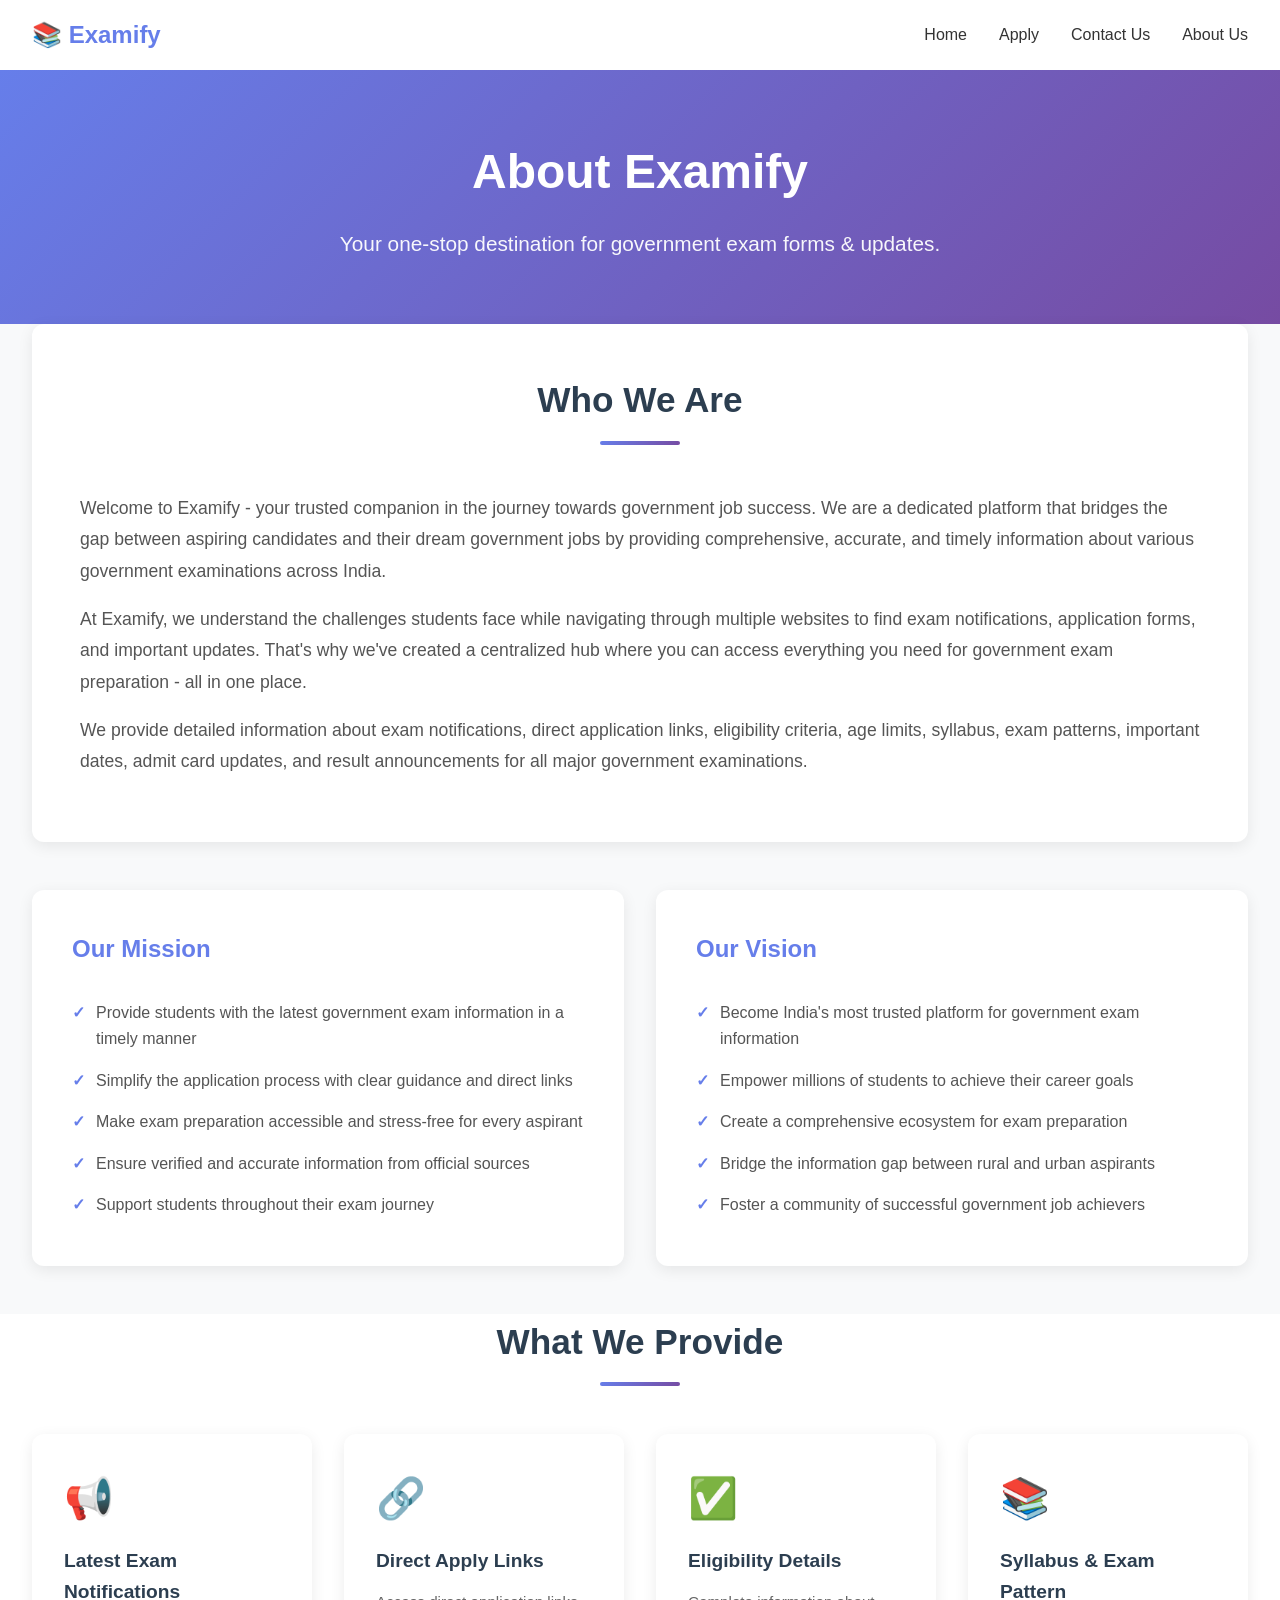
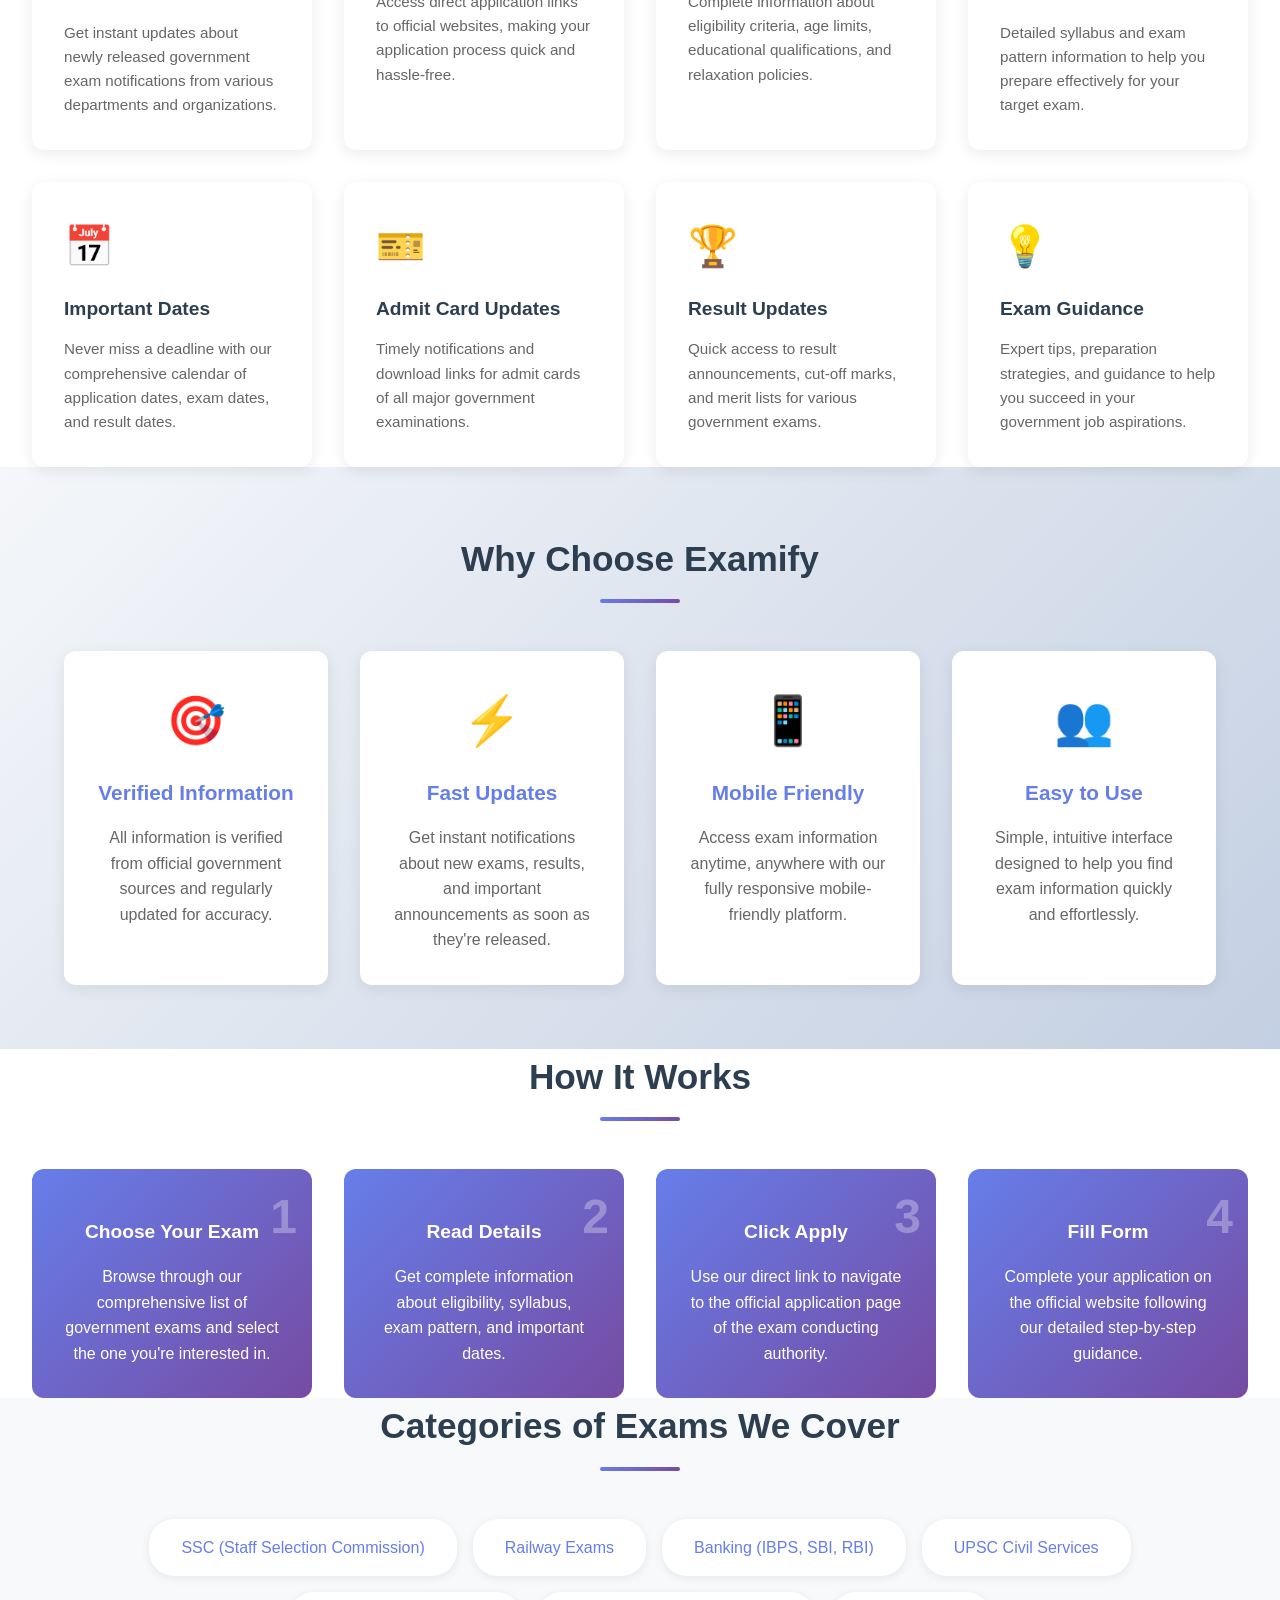
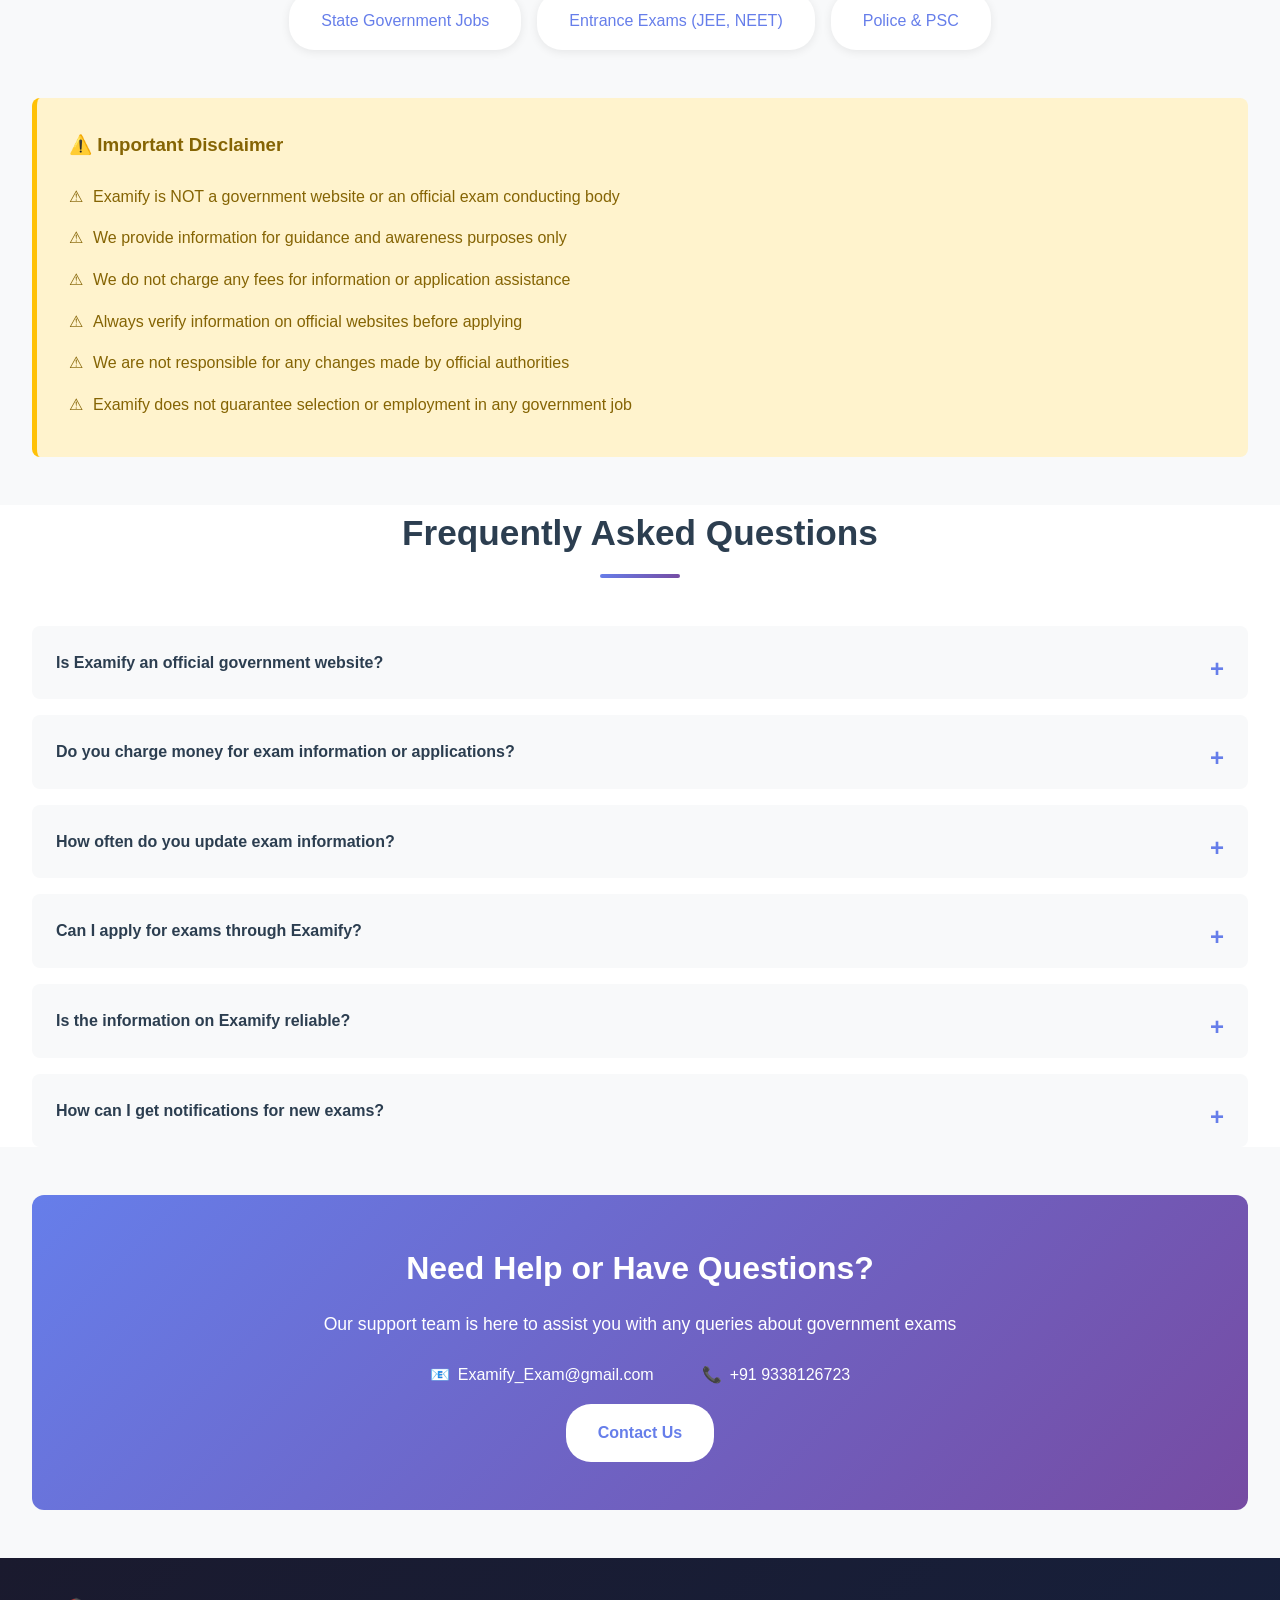
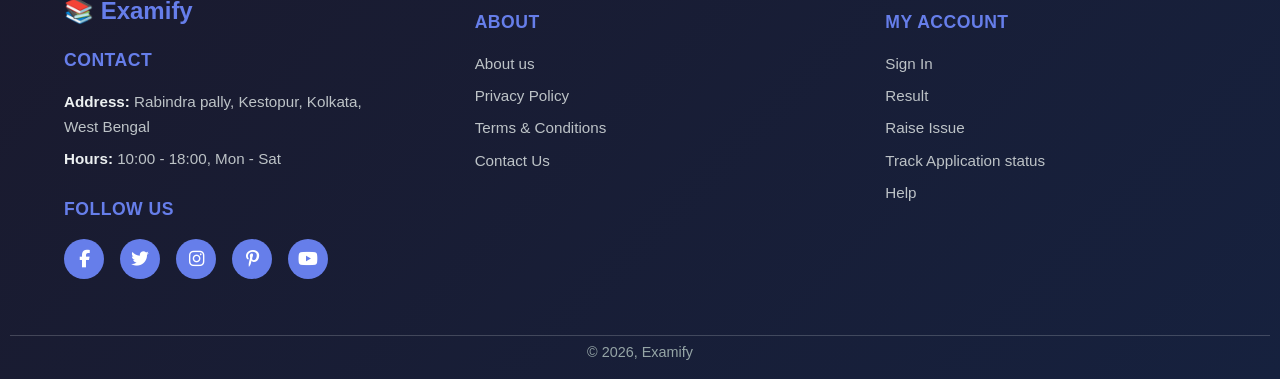
==== aboutus.html @ 57ce85dd "Added project files" ====
<!DOCTYPE html>
<html lang="en">

<head>
    <meta charset="UTF-8">
    <meta name="viewport" content="width=device-width, initial-scale=1.0">
    <link rel="stylesheet" href="aboutus.css">
    <link rel="stylesheet" href="https://cdnjs.cloudflare.com/ajax/libs/font-awesome/6.7.2/css/all.min.css">

    <title>About Us - Examify</title>
</head>

<body>
        <div class="header">
        <div class="logo">📚 Examify</div>
        <div class="nav">
            <a href="home.html"> Home</a>
            <a href="apply.html">Apply</a>
            <a href="contact.html"> Contact Us</a>
            <a href="aboutus.html">About Us</a>
        </div>
    </div>

    <section class="hero">
        <h1>About Examify</h1>
        <p>Your one-stop destination for government exam forms & updates.</p>
    </section>

    <section>
        <div class="container">
            <div class="intro-section">
                <h2 class="section-title">Who We Are</h2>
                <p>Welcome to Examify - your trusted companion in the journey towards government job success. We are a
                    dedicated platform that bridges the gap between aspiring candidates and their dream government jobs
                    by providing comprehensive, accurate, and timely information about various government examinations
                    across India.</p>
                <p>At Examify, we understand the challenges students face while navigating through multiple websites to
                    find exam notifications, application forms, and important updates. That's why we've created a
                    centralized hub where you can access everything you need for government exam preparation - all in
                    one place.</p>
                <p>We provide detailed information about exam notifications, direct application links, eligibility
                    criteria, age limits, syllabus, exam patterns, important dates, admit card updates, and result
                    announcements for all major government examinations.</p>
            </div>

            <div class="mission-vision">
                <div class="mission-card">
                    <h3>Our Mission</h3>
                    <ul>
                        <li>Provide students with the latest government exam information in a timely manner</li>
                        <li>Simplify the application process with clear guidance and direct links</li>
                        <li>Make exam preparation accessible and stress-free for every aspirant</li>
                        <li>Ensure verified and accurate information from official sources</li>
                        <li>Support students throughout their exam journey</li>
                    </ul>
                </div>

                <div class="vision-card">
                    <h3>Our Vision</h3>
                    <ul>
                        <li>Become India's most trusted platform for government exam information</li>
                        <li>Empower millions of students to achieve their career goals</li>
                        <li>Create a comprehensive ecosystem for exam preparation</li>
                        <li>Bridge the information gap between rural and urban aspirants</li>
                        <li>Foster a community of successful government job achievers</li>
                    </ul>
                </div>
            </div>
        </div>
    </section>

    <section style="background: white;">
        <div class="container">
            <h2 class="section-title">What We Provide</h2>
            <div class="services-grid">
                <div class="service-card">
                    <div class="service-icon">📢</div>
                    <h3>Latest Exam Notifications</h3>
                    <p>Get instant updates about newly released government exam notifications from various departments
                        and organizations.</p>
                </div>

                <div class="service-card">
                    <div class="service-icon">🔗</div>
                    <h3>Direct Apply Links</h3>
                    <p>Access direct application links to official websites, making your application process quick and
                        hassle-free.</p>
                </div>

                <div class="service-card">
                    <div class="service-icon">✅</div>
                    <h3>Eligibility Details</h3>
                    <p>Complete information about eligibility criteria, age limits, educational qualifications, and
                        relaxation policies.</p>
                </div>

                <div class="service-card">
                    <div class="service-icon">📚</div>
                    <h3>Syllabus & Exam Pattern</h3>
                    <p>Detailed syllabus and exam pattern information to help you prepare effectively for your target
                        exam.</p>
                </div>

                <div class="service-card">
                    <div class="service-icon">📅</div>
                    <h3>Important Dates</h3>
                    <p>Never miss a deadline with our comprehensive calendar of application dates, exam dates, and
                        result dates.</p>
                </div>

                <div class="service-card">
                    <div class="service-icon">🎫</div>
                    <h3>Admit Card Updates</h3>
                    <p>Timely notifications and download links for admit cards of all major government examinations.</p>
                </div>

                <div class="service-card">
                    <div class="service-icon">🏆</div>
                    <h3>Result Updates</h3>
                    <p>Quick access to result announcements, cut-off marks, and merit lists for various government
                        exams.</p>
                </div>

                <div class="service-card">
                    <div class="service-icon">💡</div>
                    <h3>Exam Guidance</h3>
                    <p>Expert tips, preparation strategies, and guidance to help you succeed in your government job
                        aspirations.</p>
                </div>
            </div>
        </div>
    </section>

    <section class="why-choose">
        <div class="container">
            <h2 class="section-title">Why Choose Examify</h2>
            <div class="features-grid">
                <div class="feature-box">
                    <div style="font-size: 3rem;">🎯</div>
                    <h4>Verified Information</h4>
                    <p>All information is verified from official government sources and regularly updated for accuracy.
                    </p>
                </div>

                <div class="feature-box">
                    <div style="font-size: 3rem;">⚡</div>
                    <h4>Fast Updates</h4>
                    <p>Get instant notifications about new exams, results, and important announcements as soon as
                        they're released.</p>
                </div>

                <div class="feature-box">
                    <div style="font-size: 3rem;">📱</div>
                    <h4>Mobile Friendly</h4>
                    <p>Access exam information anytime, anywhere with our fully responsive mobile-friendly platform.</p>
                </div>

                <div class="feature-box">
                    <div style="font-size: 3rem;">👥</div>
                    <h4>Easy to Use</h4>
                    <p>Simple, intuitive interface designed to help you find exam information quickly and effortlessly.
                    </p>
                </div>
            </div>
        </div>
    </section>

    <section class="how-it-works">
        <div class="container">
            <h2 class="section-title">How It Works</h2>
            <div class="steps-container">
                <div class="step-card">
                    <div class="step-number">1</div>
                    <h4>Choose Your Exam</h4>
                    <p>Browse through our comprehensive list of government exams and select the one you're interested
                        in.</p>
                </div>

                <div class="step-card">
                    <div class="step-number">2</div>
                    <h4>Read Details</h4>
                    <p>Get complete information about eligibility, syllabus, exam pattern, and important dates.</p>
                </div>

                <div class="step-card">
                    <div class="step-number">3</div>
                    <h4>Click Apply</h4>
                    <p>Use our direct link to navigate to the official application page of the exam conducting
                        authority.</p>
                </div>

                <div class="step-card">
                    <div class="step-number">4</div>
                    <h4>Fill Form</h4>
                    <p>Complete your application on the official website following our detailed step-by-step guidance.
                    </p>
                </div>
            </div>
        </div>
    </section>

    <section class="categories-section">
        <div class="container">
            <h2 class="section-title">Categories of Exams We Cover</h2>
            <div class="categories-grid">
                <div class="category-tag">SSC (Staff Selection Commission)</div>
                <div class="category-tag">Railway Exams</div>
                <div class="category-tag">Banking (IBPS, SBI, RBI)</div>
                <div class="category-tag">UPSC Civil Services</div>
                <div class="category-tag">State Government Jobs</div>
                <div class="category-tag">Entrance Exams (JEE, NEET)</div>
                <div class="category-tag">Police & PSC</div>
            </div>
        </div>
    </section>

    <section>
        <div class="container">
            <div class="disclaimer">
                <h3>⚠️ Important Disclaimer</h3>
                <ul>
                    <li>Examify is NOT a government website or an official exam conducting body</li>
                    <li>We provide information for guidance and awareness purposes only</li>
                    <li>We do not charge any fees for information or application assistance</li>
                    <li>Always verify information on official websites before applying</li>
                    <li>We are not responsible for any changes made by official authorities</li>
                    <li>Examify does not guarantee selection or employment in any government job</li>
                </ul>
            </div>
        </div>
    </section>

    <section class="faq-section">
        <div class="container">
            <h2 class="section-title">Frequently Asked Questions</h2>

            <div class="faq-item">
                <div class="faq-question">Is Examify an official government website?</div>
                <div class="faq-answer">No, Examify is not a government website. We are an independent information
                    portal that provides guidance about various government exams. You can also fill out exam forms
                    through Examify. Our website is officially partnered with government websites.</div>
            </div>

            <div class="faq-item">
                <div class="faq-question">Do you charge money for exam information or applications?</div>
                <div class="faq-answer">No, Examify is completely free to use. We do not charge any fees for providing
                    exam information, notifications, or guidance. However, application fees (if any) are as per the
                    official exam conducting authority.</div>
            </div>

            <div class="faq-item">
                <div class="faq-question">How often do you update exam information?</div>
                <div class="faq-answer">We update our platform multiple times daily to ensure you get the latest
                    information as soon as it's released by official authorities. Our team continuously monitors
                    official websites for new notifications and updates.</div>
            </div>

            <div class="faq-item">
                <div class="faq-question">Can I apply for exams through Examify?</div>
                <div class="faq-answer">You can also fill out exam forms through Examify. Our website is officially
                    partnered with government website.</div>
            </div>

            <div class="faq-item">
                <div class="faq-question">Is the information on Examify reliable?</div>
                <div class="faq-answer">Yes, we verify all information from official government sources before
                    publishing. However, we always recommend cross-checking important details on the official website
                    before making any decisions.</div>
            </div>

            <div class="faq-item">
                <div class="faq-question">How can I get notifications for new exams?</div>
                <div class="faq-answer">You can bookmark our website and visit regularly for updates. We also recommend
                    following us on social media for instant notifications about new exam announcements.</div>
            </div>
        </div>
    </section>

    <section>
        <div class="container">
            <div class="contact-cta">
                <h3>Need Help or Have Questions?</h3>
                <p>Our support team is here to assist you with any queries about government exams</p>
                <div class="contact-info">
                    <div class="contact-item">
                        <span>📧</span>
                        <span>Examify_Exam@gmail.com</span>
                    </div>
                    <div class="contact-item">
                        <span>📞</span>
                        <span>+91 9338126723</span>
                    </div>
                </div>
                <a href="contact.html" class="cta-button">Contact Us</a>
            </div>
        </div>
    </section>

    <footer>
        <div class="footer-container">
            <div class="col">
                <div class="logo">📚 Examify</div>
                <h4>Contact</h4>
                <p><strong>Address:</strong> Rabindra pally, Kestopur, Kolkata, West Bengal</p>
                <p><strong>Hours:</strong> 10:00 - 18:00, Mon - Sat</p>

                <div class="follow">
                    <h4>Follow Us</h4>
                    <div class="icon">
                        <i class="fab fa-facebook-f"></i>
                        <i class="fab fa-twitter"></i>
                        <i class="fab fa-instagram"></i>
                        <i class="fab fa-pinterest-p"></i>
                        <i class="fab fa-youtube"></i>
                    </div>
                </div>
            </div>

            <div class="col">
                <h4>About</h4>
                <a href="#">About us</a>
                <a href="#">Privacy Policy</a>
                <a href="#">Terms & Conditions</a>
                <a href="#">Contact Us</a>
            </div>

            <div class="col">
                <h4>My Account</h4>
                <a href="#">Sign In</a>
                <a href="#">Result</a>
                <a href="#">Raise Issue</a>
                <a href="#">Track Application status</a>
                <a href="#">Help</a>
            </div>
        </div>

        <div class="copyright">
            <p>© 2026, Examify</p>
        </div>
    </footer>

    <script>
        // FAQ Toggle
        document.querySelectorAll('.faq-question').forEach(question => {
            question.addEventListener('click', () => {
                const faqItem = question.parentElement;
                faqItem.classList.toggle('active');
            });
        });
    </script>
</body>

</html>
---- aboutus.css ----
* {
            margin: 0;
            padding: 0;
            box-sizing: border-box;
        }

        body {
            font-family: 'Segoe UI', Tahoma, Geneva, Verdana, sans-serif;
            line-height: 1.6;
            color: #333;
            background-color: #f8f9fa;
        }

        .header {
    background: white;
    padding: 1rem 2rem;
    box-shadow: 0 2px 10px rgba(0, 0, 0, 0.1);
    display: flex;
    justify-content: space-between;
    align-items: center;
}

.logo {
    font-size: 1.5rem;
    font-weight: bold;
    color: #667eea;
}

.nav {
    display: flex;
    gap: 2rem;
    align-items: center;
}

.nav a {
    color: #333;
    text-decoration: none;
    font-weight: 500;
    transition: color 0.3s;
}

.nav a:hover {
    color: #667eea;
}
        .hero {
            background: linear-gradient(135deg, #667eea 0%, #764ba2 100%);
            color: white;
            padding: 4rem 2rem;
            text-align: center;
        }

        .hero h1 {
            font-size: 3rem;
            margin-bottom: 1rem;
            animation: fadeInDown 0.8s;
        }

        .hero p {
            font-size: 1.3rem;
            opacity: 0.95;
            animation: fadeInUp 0.8s;
        }

        .container {
            /* max-width: 1200px; */
            width: 100%;
            margin: 0 auto;
            padding: 0 2rem;
            /* margin-bottom: 10px;
            margin-top: 10px; */
        }

        section {
            /* padding: 2px; */
        }

        .section-title {
            text-align: center;
            font-size: 2.2rem;
            color: #2c3e50;
            margin-bottom: 3rem;
            position: relative;
            padding-bottom: 1rem;
        }

        .section-title::after {
            content: '';
            position: absolute;
            bottom: 0;
            left: 50%;
            transform: translateX(-50%);
            width: 80px;
            height: 4px;
            background: linear-gradient(135deg, #667eea 0%, #764ba2 100%);
            border-radius: 2px;
        }

        .intro-section {
            background: white;
            border-radius: 12px;
            padding: 3rem;
            box-shadow: 0 4px 15px rgba(0, 0, 0, 0.08);
            margin-bottom: 3rem;
        }

        .intro-section p {
            font-size: 1.1rem;
            line-height: 1.8;
            color: #555;
            margin-bottom: 1rem;
        }

        .mission-vision {
            display: grid;
            grid-template-columns: 1fr 1fr;
            gap: 2rem;
            margin-bottom: 3rem;
        }

        .mission-card,
        .vision-card {
            background: white;
            padding: 2.5rem;
            border-radius: 12px;
            box-shadow: 0 4px 15px rgba(0, 0, 0, 0.08);
        }

        .mission-card h3,
        .vision-card h3 {
            color: #667eea;
            font-size: 1.5rem;
            margin-bottom: 1.5rem;
        }

        .mission-card ul,
        .vision-card ul {
            list-style: none;
        }

        .mission-card li,
        .vision-card li {
            padding: 0.5rem 0;
            padding-left: 1.5rem;
            position: relative;
            color: #555;
        }

        .mission-card li::before,
        .vision-card li::before {
            content: '✓';
            position: absolute;
            left: 0;
            color: #667eea;
            font-weight: bold;
        }

        .services-grid {
            display: grid;
            grid-template-columns: repeat(auto-fit, minmax(280px, 1fr));
            gap: 2rem;
            margin-top: 2rem;
        }

        .service-card {
            background: white;
            padding: 2rem;
            border-radius: 12px;
            box-shadow: 0 4px 15px rgba(0, 0, 0, 0.08);
            transition: transform 0.3s, box-shadow 0.3s;
        }

        .service-card:hover {
            transform: translateY(-5px);
            box-shadow: 0 8px 25px rgba(0, 0, 0, 0.12);
        }

        .service-icon {
            font-size: 2.5rem;
            margin-bottom: 1rem;
        }

        .service-card h3 {
            color: #2c3e50;
            margin-bottom: 0.8rem;
            font-size: 1.2rem;
        }

        .service-card p {
            color: #666;
            font-size: 0.95rem;
        }

        .why-choose {
            background: linear-gradient(135deg, #f5f7fa 0%, #c3cfe2 100%);
            padding: 4rem 2rem;
        }

        .features-grid {
            display: grid;
            grid-template-columns: repeat(auto-fit, minmax(250px, 1fr));
            gap: 2rem;
            margin-top: 2rem;
        }

        .feature-box {
            background: white;
            padding: 2rem;
            border-radius: 12px;
            text-align: center;
            box-shadow: 0 4px 15px rgba(0, 0, 0, 0.08);
        }

        .feature-box h4 {
            color: #667eea;
            margin: 1rem 0;
            font-size: 1.3rem;
        }

        .feature-box p {
            color: #666;
        }

        .how-it-works {
            background: white;
        }

        .steps-container {
            display: grid;
            grid-template-columns: repeat(auto-fit, minmax(220px, 1fr));
            gap: 2rem;
            margin-top: 2rem;
        }

        .step-card {
            background: linear-gradient(135deg, #667eea 0%, #764ba2 100%);
            color: white;
            padding: 2rem;
            border-radius: 12px;
            text-align: center;
            position: relative;
        }

        .step-number {
            font-size: 3rem;
            font-weight: bold;
            opacity: 0.3;
            position: absolute;
            top: 10px;
            right: 15px;
        }

        .step-card h4 {
            margin: 1rem 0;
            font-size: 1.2rem;
        }

        .categories-section {
            background: #f8f9fa;
        }

        .categories-grid {
            display: flex;
            flex-wrap: wrap;
            gap: 1rem;
            justify-content: center;
            margin-top: 2rem;
        }

        .category-tag {
            background: white;
            padding: 1rem 2rem;
            border-radius: 25px;
            box-shadow: 0 2px 10px rgba(0, 0, 0, 0.08);
            font-weight: 500;
            color: #667eea;
            transition: all 0.3s;
        }

        .category-tag:hover {
            background: linear-gradient(135deg, #667eea 0%, #764ba2 100%);
            color: white;
            transform: scale(1.05);
        }

        .disclaimer {
            background: #fff3cd;
            border-left: 5px solid #ffc107;
            padding: 2rem;
            border-radius: 8px;
            margin: 3rem 0;
        }

        .disclaimer h3 {
            color: #856404;
            margin-bottom: 1rem;
        }

        .disclaimer ul {
            list-style: none;
            color: #856404;
        }

        .disclaimer li {
            padding: 0.5rem 0;
            padding-left: 1.5rem;
            position: relative;
        }

        .disclaimer li::before {
            content: '⚠';
            position: absolute;
            left: 0;
        }

        .faq-section {
            background: white;
        }

        .faq-item {
            background: #f8f9fa;
            margin-bottom: 1rem;
            border-radius: 8px;
            overflow: hidden;
        }

        .faq-question {
            padding: 1.5rem;
            font-weight: 600;
            color: #2c3e50;
            cursor: pointer;
            position: relative;
            transition: background 0.3s;
        }

        .faq-question:hover {
            background: #e9ecef;
        }

        .faq-question::after {
            content: '+';
            position: absolute;
            right: 1.5rem;
            font-size: 1.5rem;
            color: #667eea;
        }

        .faq-answer {
            padding: 0 1.5rem 1.5rem;
            color: #666;
            display: none;
        }

        .faq-item.active .faq-answer {
            display: block;
        }

        .faq-item.active .faq-question::after {
            content: '−';
        }

        .contact-cta {
            background: linear-gradient(135deg, #667eea 0%, #764ba2 100%);
            color: rgb(255, 255, 255);
            padding: 3rem;
            border-radius: 12px;
            text-align: center;
            margin: 3rem 0;
        }

        .contact-cta h3 {
            font-size: 2rem;
            margin-bottom: 1rem;
        }

        .contact-cta p {
            font-size: 1.1rem;
            margin-bottom: 1.5rem;
        }

        .contact-info {
            display: flex;
            justify-content: center;
            gap: 3rem;
            flex-wrap: wrap;
        }

        .contact-item {
            display: flex;
            align-items: center;
            gap: 0.5rem;
        }

        .cta-button {
            display: inline-block;
            background: white;
            color: #667eea;
            padding: 1rem 2rem;
            border-radius: 25px;
            text-decoration: none;
            font-weight: 600;
            margin-top: 1rem;
            transition: transform 0.3s;
        }

        .cta-button:hover {
            transform: scale(1.05);
        }

        @keyframes fadeInDown {
            from {
                opacity: 0;
                transform: translateY(-30px);
            }

            to {
                opacity: 1;
                transform: translateY(0);
            }
        }

        @keyframes fadeInUp {
            from {
                opacity: 0;
                transform: translateY(30px);
            }

            to {
                opacity: 1;
                transform: translateY(0);
            }
        }

        @media (max-width: 768px) {
            .hero h1 {
                font-size: 2rem;
            }

            .hero p {
                font-size: 1rem;
            }

            .mission-vision {
                grid-template-columns: 1fr;
            }

            nav ul {
                gap: 1rem;
                font-size: 0.9rem;
            }

            .section-title {
                font-size: 1.8rem;
            }

            .contact-info {
                flex-direction: column;
                gap: 1rem;
            }
        }
        footer {
    background: linear-gradient(135deg, #1a1a2e 0%, #16213e 100%);
    color: #ecf0f1;
    width: 100%;
    padding: 10px;
    margin-top: 3rem;
}

.footer-container {
    display: grid;
    grid-template-columns: repeat(auto-fit, minmax(250px, 1fr));
    gap: 2rem;
    max-width: 1200px;
    margin: 0 auto 2rem;
}

.col {
    padding: 1.5rem;
}

.col img {
    max-width: 80px;
    margin-bottom: 1rem;
    filter: brightness(0) invert(1);
}

.col h4 {
    color: #667eea;
    font-size: 1.1rem;
    margin-bottom: 1rem;
    margin-top: 1rem;
    font-weight: 600;
    text-transform: uppercase;
    letter-spacing: 0.5px;
}

.col p {
    color: #bdc3c7;
    font-size: 0.95rem;
    line-height: 1.6;
    margin-bottom: 0.5rem;
}

.col strong {
    color: #ecf0f1;
}

.col a {
    display: block;
    color: #bdc3c7;
    text-decoration: none;
    margin: 0.5rem 0;
    transition: all 0.3s;
    font-size: 0.95rem;
}

.col a:hover {
    color: #667eea;
    padding-left: 0.5rem;
    transform: translateX(5px);
}

.follow {
    margin-top: 1.5rem;
}

.follow h4 {
    margin-top: 0;
    margin-bottom: 1rem;
}

.icon {
    display: flex;
    gap: 1rem;
    flex-wrap: wrap;
}

.icon i {
    width: 40px;
    height: 40px;
    background: #667eea;
    border-radius: 50%;
    display: flex;
    align-items: center;
    justify-content: center;
    color: white;
    font-size: 1.1rem;
    cursor: pointer;
    transition: all 0.3s;
}

.icon i:hover {
    background: #764ba2;
    transform: translateY(-3px);
    box-shadow: 0 5px 15px rgba(102, 126, 234, 0.4);
}


.row {
    display: flex;
    gap: 1rem;
    margin: 1rem 0;
    flex-wrap: wrap;
}

.copyright {
    border-top: 1px solid rgba(236, 240, 241, 0.2);
    padding: 5px;
    color: #95a5a6;
    font-size: 0.9rem;
    text-align: center;
    
    max-width: 100%;
    margin: 0;
}


.copyright p {
    margin: 0;
}
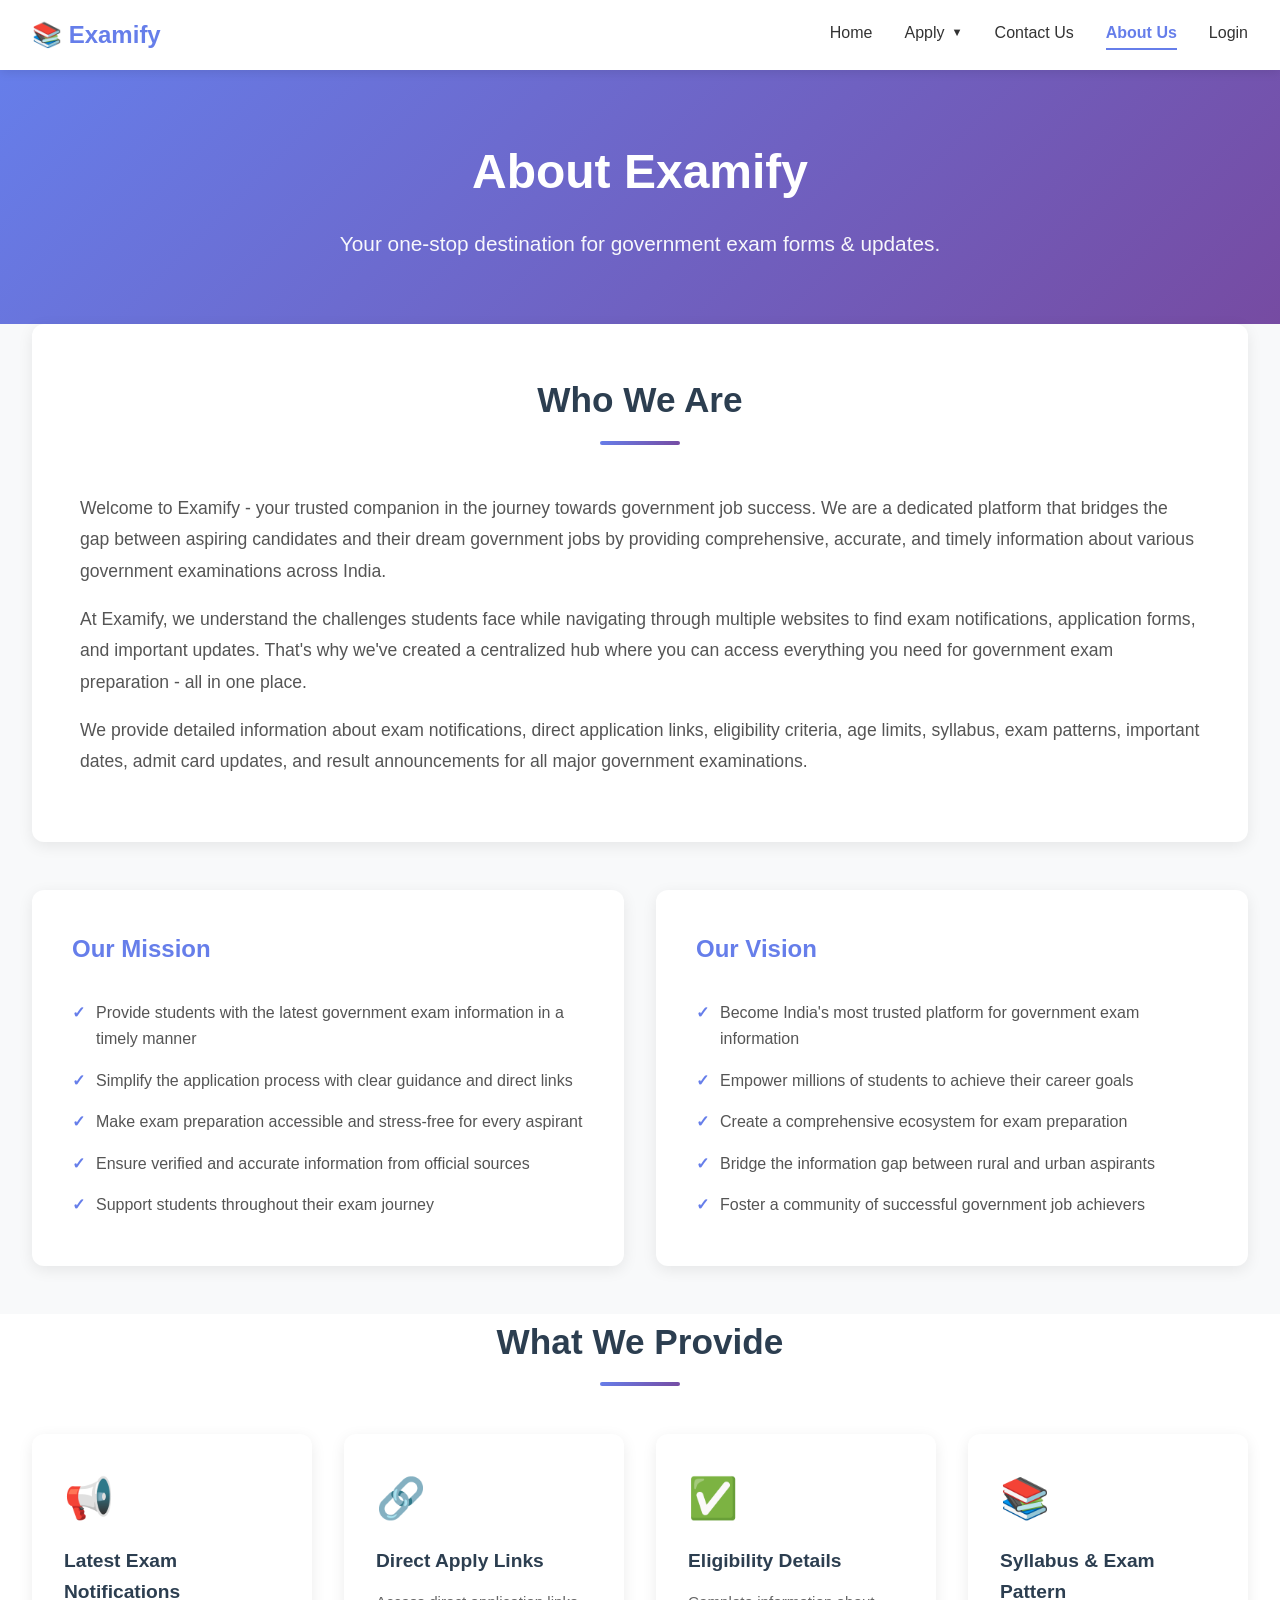
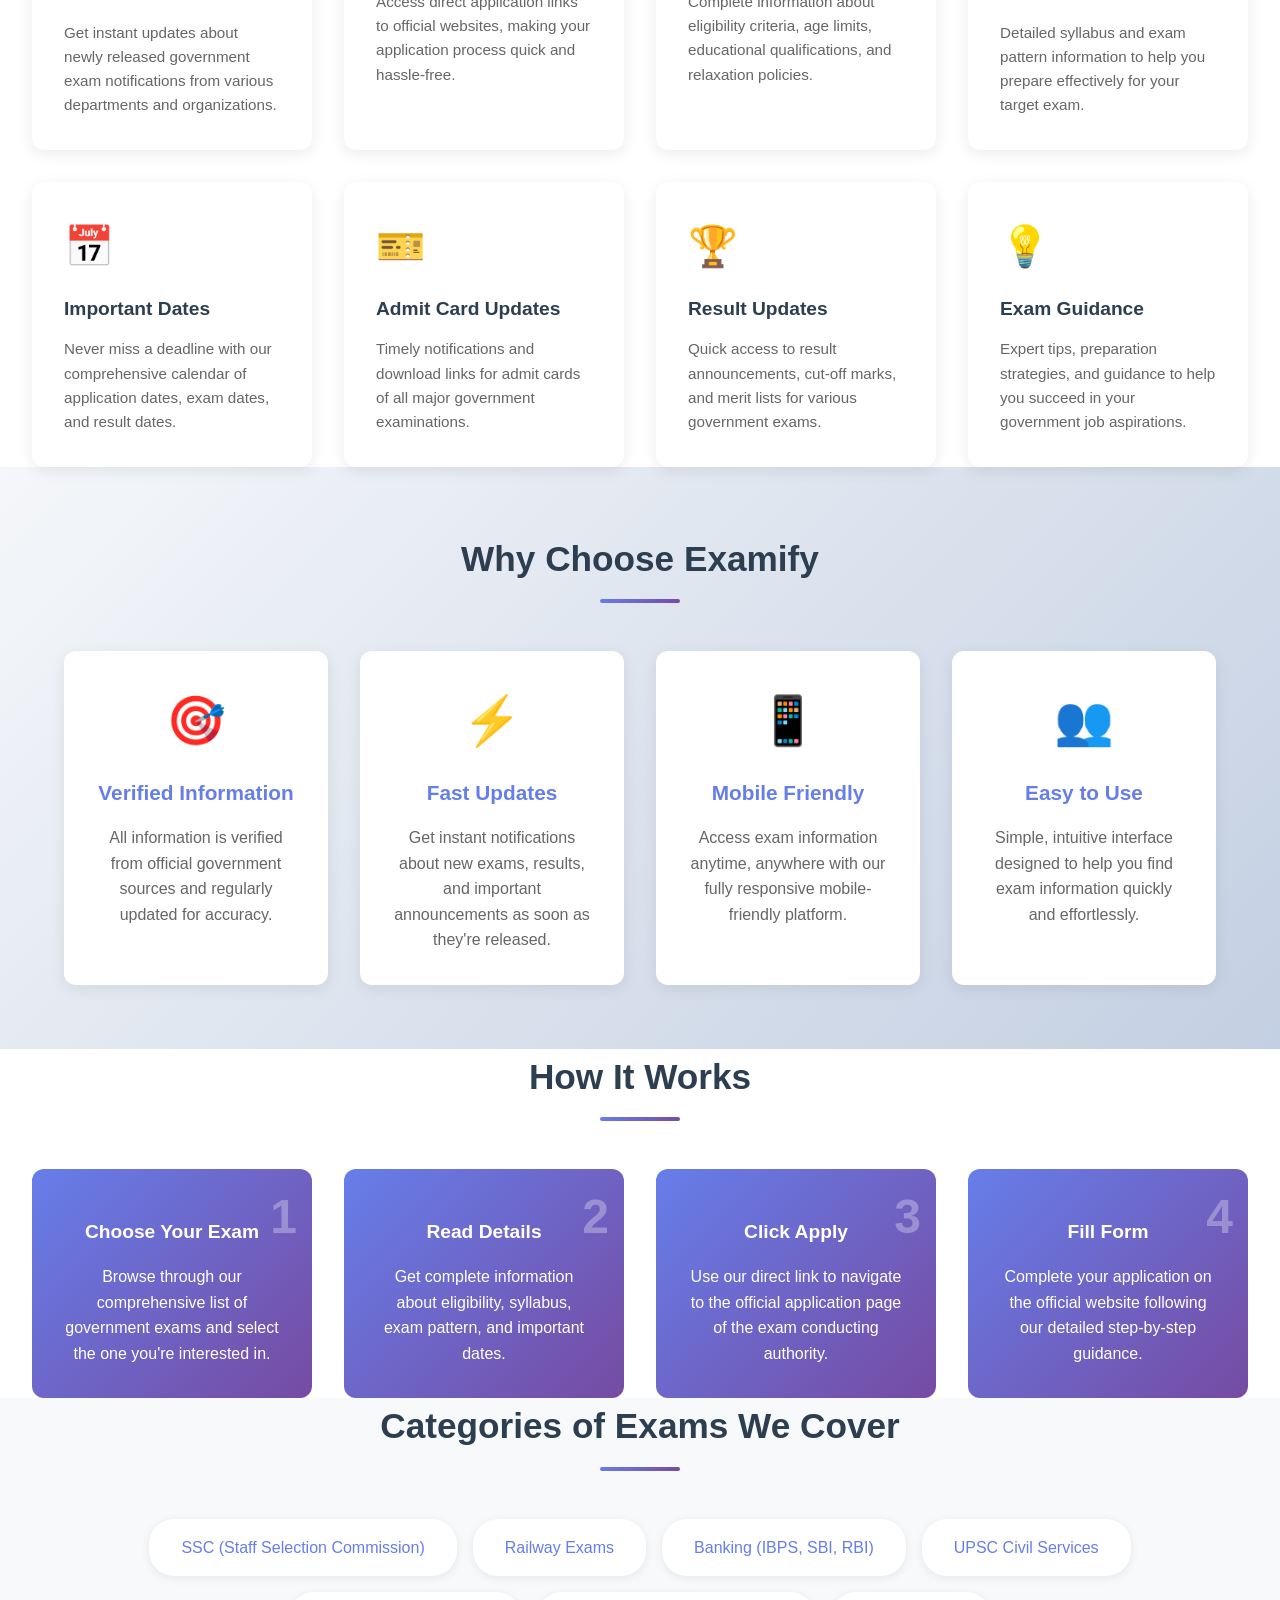
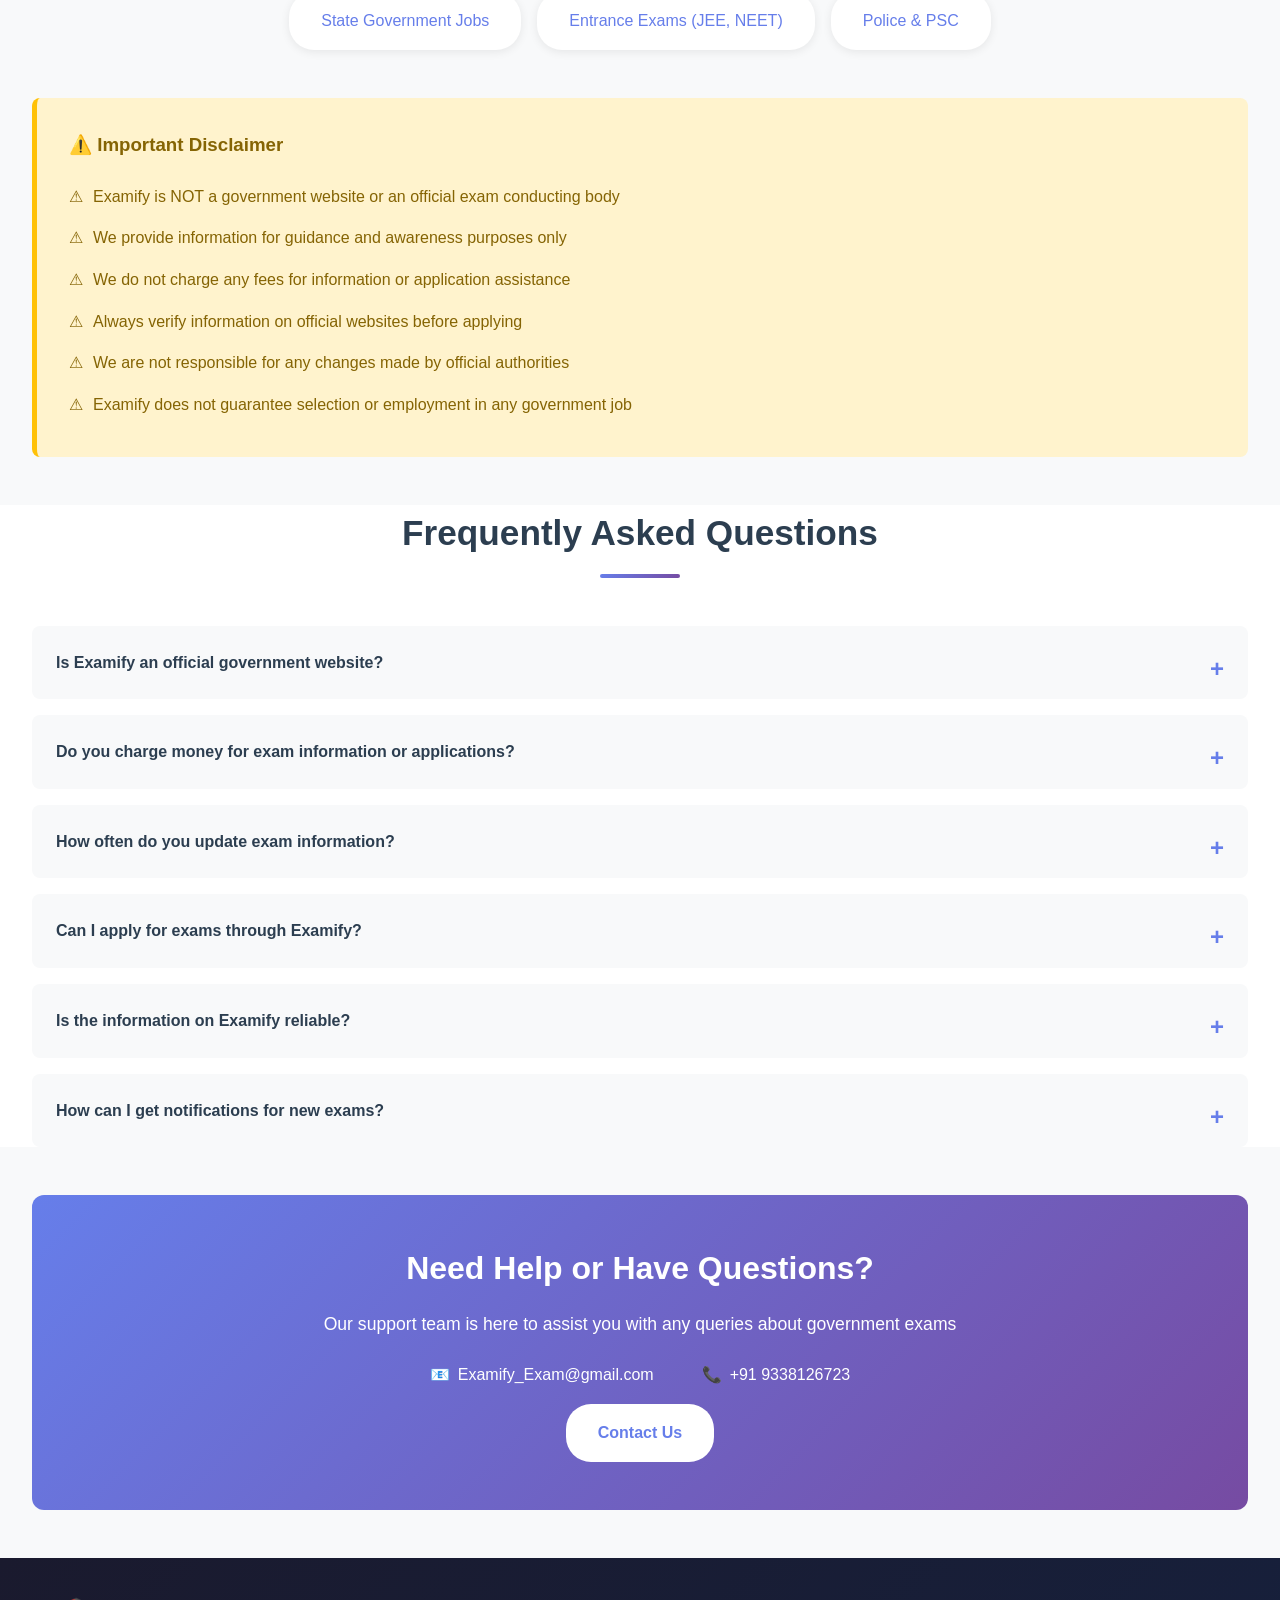
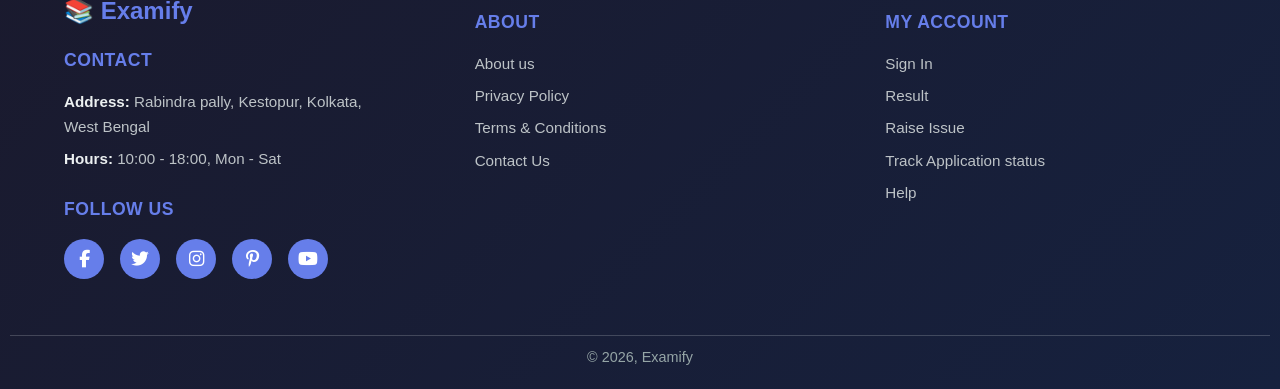
==== commit 273e0877: "Added new pages and updates" ====
--- a/aboutus.html
+++ b/aboutus.html
@@ -4,6 +4,7 @@
 <head>
     <meta charset="UTF-8">
     <meta name="viewport" content="width=device-width, initial-scale=1.0">
+    <link rel="stylesheet" href="shared.css">
     <link rel="stylesheet" href="aboutus.css">
     <link rel="stylesheet" href="https://cdnjs.cloudflare.com/ajax/libs/font-awesome/6.7.2/css/all.min.css">
 
@@ -12,14 +13,48 @@
 
 <body>
         <div class="header">
-        <div class="logo">📚 Examify</div>
-        <div class="nav">
-            <a href="home.html"> Home</a>
-            <a href="apply.html">Apply</a>
-            <a href="contact.html"> Contact Us</a>
-            <a href="aboutus.html">About Us</a>
-        </div>
+    <div class="logo">📚 Examify</div>
+    <div class="nav">
+        <a href="index.html">Home</a>
+        <div class="nav-dropdown">
+    <a href="#">Apply <span class="drop-arrow">▼</span></a>
+    <div class="dropdown-menu">
+        <a class="dropdown-item" href="apply.html">
+            <div class="drop-icon purple">📋</div>
+            <div class="drop-text">
+                <span class="drop-title">Apply for Examify</span>
+                <span class="drop-sub">Fill our online application form</span>
+            </div>
+        </a>
+        <div class="dropdown-divider"></div>
+        <a class="dropdown-item" href="govexams.html">
+            <div class="drop-icon green">🏛️</div>
+            <div class="drop-text">
+                <span class="drop-title">Government Exam Links</span>
+                <span class="drop-sub">Go to official exam websites</span>
+            </div>
+        </a>
     </div>
+</div>
+        <a href="contact.html">Contact Us</a>
+        <a href="aboutus.html">About Us</a>
+        <a href="login.html">Login</a>
+    </div>
+    <button class="hamburger" id="hamburger" onclick="toggleMenu()">
+        <span></span>
+        <span></span>
+        <span></span>
+    </button>
+</div>
+<nav class="mobile-nav" id="mobileNav">
+    <a href="index.html">Home</a>
+    <span class="mobile-apply-label">── Apply ──</span>
+<a href="apply.html" class="mobile-apply-sub">📋 Apply for Examify</a>
+<a href="govexams.html" class="mobile-apply-sub">🏛️ Government Exam Links</a>
+    <a href="contact.html">Contact Us</a>
+    <a href="aboutus.html">About Us</a>
+    <a href="login.html">Login</a>
+</nav>
 
     <section class="hero">
         <h1>About Examify</h1>
@@ -326,7 +361,7 @@
 
             <div class="col">
                 <h4>My Account</h4>
-                <a href="#">Sign In</a>
+                <a href="login.html">Sign In</a>
                 <a href="#">Result</a>
                 <a href="#">Raise Issue</a>
                 <a href="#">Track Application status</a>
@@ -339,15 +374,45 @@
         </div>
     </footer>
 
-    <script>
-        // FAQ Toggle
-        document.querySelectorAll('.faq-question').forEach(question => {
-            question.addEventListener('click', () => {
-                const faqItem = question.parentElement;
-                faqItem.classList.toggle('active');
-            });
+    <button class="back-to-top" id="backToTop" onclick="window.scrollTo({top:0,behavior:'smooth'})">↑</button>
+<div class="toast" id="toast"></div>
+
+<script>
+    // ── Hamburger menu ──
+    function toggleMenu() {
+        document.getElementById('hamburger').classList.toggle('open');
+        document.getElementById('mobileNav').classList.toggle('open');
+    }
+
+    // ── Active nav link ──
+    const links = document.querySelectorAll('.nav a, .mobile-nav a');
+    links.forEach(link => {
+        if (link.href === window.location.href) link.classList.add('active');
+    });
+
+    // ── Back to top ──
+    window.addEventListener('scroll', () => {
+        const btn = document.getElementById('backToTop');
+        if (window.scrollY > 300) btn.classList.add('visible');
+        else btn.classList.remove('visible');
+    });
+
+    // ── Toast ──
+    function showToast(message, type = '') {
+        const toast = document.getElementById('toast');
+        toast.textContent = message;
+        toast.className = 'toast show ' + type;
+        setTimeout(() => { toast.className = 'toast'; }, 3000);
+    }
+
+    // ── FAQ Toggle ──
+    document.querySelectorAll('.faq-question').forEach(question => {
+        question.addEventListener('click', () => {
+            const faqItem = question.parentElement;
+            faqItem.classList.toggle('active');
         });
-    </script>
+    });
+</script>
 </body>
 
 </html>
--- a/shared.css
+++ b/shared.css
@@ -0,0 +1,498 @@
+/* ============================================================
+   shared.css — Examify
+   Link this file in EVERY HTML page.
+   ============================================================ */
+
+
+/* ── 1. RESET ─────────────────────────────────────────────── */
+* {
+    margin: 0;
+    padding: 0;
+    box-sizing: border-box;
+}
+
+body {
+    font-family: 'Segoe UI', Tahoma, Geneva, Verdana, sans-serif;
+    line-height: 1.6;
+    color: #333;
+    background-color: #f5f5f5;
+}
+
+
+/* ── 2. HEADER ────────────────────────────────────────────── */
+.header {
+    background: white;
+    padding: 1rem 2rem;
+    box-shadow: 0 2px 10px rgba(0, 0, 0, 0.1);
+    display: flex;
+    justify-content: space-between;
+    align-items: center;
+    position: sticky;
+    top: 0;
+    z-index: 1000;
+}
+
+
+/* ── 3. LOGO ──────────────────────────────────────────────── */
+.logo {
+    font-size: 1.5rem;
+    font-weight: bold;
+    color: #667eea;
+    text-decoration: none;
+    cursor: pointer;
+}
+
+
+/* ── 4. NAV ───────────────────────────────────────────────── */
+.nav {
+    display: flex;
+    gap: 2rem;
+    align-items: center;
+}
+
+.nav a {
+    color: #333;
+    text-decoration: none;
+    font-weight: 500;
+    transition: color 0.3s;
+    position: relative;
+    padding-bottom: 4px;
+}
+
+.nav a::after {
+    content: '';
+    position: absolute;
+    bottom: 0;
+    left: 0;
+    width: 0;
+    height: 2px;
+    background: #667eea;
+    transition: width 0.3s ease;
+}
+
+.nav a:hover::after,
+.nav a.active::after {
+    width: 100%;
+}
+
+.nav a:hover {
+    color: #667eea;
+}
+
+.nav a.active {
+    color: #667eea;
+    font-weight: 700;
+}
+
+
+/* ── 5. APPLY DROPDOWN ────────────────────────────────────── */
+
+/* wrapper — this is the parent that holds the link + dropdown */
+.nav-dropdown {
+    position: relative;
+    display: flex;
+    align-items: center;
+}
+
+/* the Apply link inside the dropdown wrapper */
+.nav-dropdown > a {
+    color: #333;
+    text-decoration: none;
+    font-weight: 500;
+    transition: color 0.3s;
+    position: relative;
+    padding-bottom: 4px;
+    display: flex;
+    align-items: center;
+    gap: 5px;
+    cursor: pointer;
+}
+
+.nav-dropdown > a::after {
+    content: '';
+    position: absolute;
+    bottom: 0;
+    left: 0;
+    width: 0;
+    height: 2px;
+    background: #667eea;
+    transition: width 0.3s ease;
+}
+
+.nav-dropdown:hover > a {
+    color: #667eea;
+}
+
+.nav-dropdown:hover > a::after {
+    width: 100%;
+}
+
+/* small arrow icon next to Apply */
+.nav-dropdown > a .drop-arrow {
+    font-size: 0.7rem;
+    transition: transform 0.3s;
+    margin-left: 2px;
+}
+
+.nav-dropdown:hover > a .drop-arrow {
+    transform: rotate(180deg);
+}
+
+/* the dropdown menu box */
+.dropdown-menu {
+    position: absolute;
+    top: calc(100% + 14px);
+    left: 50%;
+    transform: translateX(-50%);
+    background: white;
+    border-radius: 12px;
+    box-shadow: 0 10px 40px rgba(0,0,0,0.15);
+    min-width: 240px;
+    padding: 0.5rem;
+    opacity: 0;
+    visibility: hidden;
+    transition: all 0.25s ease;
+    z-index: 2000;
+    pointer-events: none;
+}
+
+/* small triangle pointer above the box */
+.dropdown-menu::before {
+    content: '';
+    position: absolute;
+    top: -8px;
+    left: 50%;
+    transform: translateX(-50%);
+    border-left: 8px solid transparent;
+    border-right: 8px solid transparent;
+    border-bottom: 8px solid white;
+}
+
+/* show on hover */
+.nav-dropdown:hover .dropdown-menu {
+    opacity: 1;
+    visibility: visible;
+    pointer-events: all;
+    top: calc(100% + 8px);
+}
+
+/* each item inside the dropdown */
+.dropdown-item {
+    display: flex;
+    align-items: center;
+    gap: 12px;
+    padding: 0.85rem 1rem;
+    border-radius: 8px;
+    text-decoration: none;
+    transition: background 0.2s;
+    cursor: pointer;
+}
+
+.dropdown-item:hover {
+    background: #f0f2ff;
+}
+
+/* icon circle */
+.dropdown-item .drop-icon {
+    width: 38px;
+    height: 38px;
+    border-radius: 50%;
+    display: flex;
+    align-items: center;
+    justify-content: center;
+    font-size: 1.1rem;
+    flex-shrink: 0;
+}
+
+.drop-icon.purple {
+    background: #eeedfe;
+    color: #667eea;
+}
+
+.drop-icon.green {
+    background: #e1f5ee;
+    color: #1d9e75;
+}
+
+/* text inside each dropdown item */
+.dropdown-item .drop-text {
+    display: flex;
+    flex-direction: column;
+}
+
+.dropdown-item .drop-title {
+    font-size: 0.92rem;
+    font-weight: 600;
+    color: #2c3e50;
+    line-height: 1.3;
+}
+
+.dropdown-item .drop-sub {
+    font-size: 0.78rem;
+    color: #888;
+    margin-top: 1px;
+}
+
+/* divider line between the two items */
+.dropdown-divider {
+    height: 1px;
+    background: #f0f0f0;
+    margin: 0.3rem 0.5rem;
+}
+
+
+/* ── 6. HAMBURGER (mobile) ────────────────────────────────── */
+.hamburger {
+    display: none;
+    flex-direction: column;
+    gap: 5px;
+    cursor: pointer;
+    background: none;
+    border: none;
+    padding: 4px;
+}
+
+.hamburger span {
+    display: block;
+    width: 25px;
+    height: 2px;
+    background: #333;
+    border-radius: 2px;
+    transition: all 0.3s ease;
+}
+
+.hamburger.open span:nth-child(1) { transform: translateY(7px) rotate(45deg); }
+.hamburger.open span:nth-child(2) { opacity: 0; }
+.hamburger.open span:nth-child(3) { transform: translateY(-7px) rotate(-45deg); }
+
+
+/* ── 7. MOBILE NAV ────────────────────────────────────────── */
+.mobile-nav {
+    display: none;
+    flex-direction: column;
+    background: white;
+    padding: 1rem 2rem;
+    box-shadow: 0 4px 10px rgba(0,0,0,0.1);
+    border-top: 1px solid #eee;
+}
+
+.mobile-nav a {
+    color: #333;
+    text-decoration: none;
+    font-weight: 500;
+    padding: 0.75rem 0;
+    border-bottom: 1px solid #f0f0f0;
+    transition: color 0.3s;
+}
+
+.mobile-nav a:last-child { border-bottom: none; }
+
+.mobile-nav a:hover,
+.mobile-nav a.active { color: #667eea; }
+
+.mobile-nav.open { display: flex; }
+
+/* mobile apply sub-links */
+.mobile-nav .mobile-apply-sub {
+    padding-left: 1.2rem;
+    border-bottom: none;
+}
+
+.mobile-nav .mobile-apply-label {
+    color: #667eea;
+    font-weight: 700;
+    font-size: 0.85rem;
+    padding: 0.5rem 0 0.2rem;
+    border-bottom: none;
+    display: block;
+    pointer-events: none;
+}
+
+
+/* ── 8. FOOTER ────────────────────────────────────────────── */
+footer {
+    background: linear-gradient(135deg, #1a1a2e 0%, #16213e 100%);
+    color: #ecf0f1;
+    width: 100%;
+    padding: 10px;
+    margin-top: 3rem;
+}
+
+.footer-container {
+    display: grid;
+    grid-template-columns: repeat(auto-fit, minmax(250px, 1fr));
+    gap: 2rem;
+    max-width: 1200px;
+    margin: 0 auto 2rem;
+}
+
+.col { padding: 1.5rem; }
+
+.col h4 {
+    color: #667eea;
+    font-size: 1.1rem;
+    margin-bottom: 1rem;
+    margin-top: 1rem;
+    font-weight: 600;
+    text-transform: uppercase;
+    letter-spacing: 0.5px;
+}
+
+.col p {
+    color: #bdc3c7;
+    font-size: 0.95rem;
+    line-height: 1.6;
+    margin-bottom: 0.5rem;
+}
+
+.col strong { color: #ecf0f1; }
+
+.col a {
+    display: block;
+    color: #bdc3c7;
+    text-decoration: none;
+    margin: 0.5rem 0;
+    transition: all 0.3s;
+    font-size: 0.95rem;
+}
+
+.col a:hover {
+    color: #667eea;
+    padding-left: 0.5rem;
+}
+
+
+/* ── 9. SOCIAL ICONS ──────────────────────────────────────── */
+.follow { margin-top: 1.5rem; }
+.follow h4 { margin-top: 0; margin-bottom: 1rem; }
+
+.icon {
+    display: flex;
+    gap: 1rem;
+    flex-wrap: wrap;
+}
+
+.icon i {
+    width: 40px;
+    height: 40px;
+    background: #667eea;
+    border-radius: 50%;
+    display: flex;
+    align-items: center;
+    justify-content: center;
+    color: white;
+    font-size: 1.1rem;
+    cursor: pointer;
+    transition: all 0.3s;
+}
+
+.icon i:hover {
+    background: #764ba2;
+    transform: translateY(-3px);
+    box-shadow: 0 5px 15px rgba(102, 126, 234, 0.4);
+}
+
+
+/* ── 10. COPYRIGHT ────────────────────────────────────────── */
+.copyright {
+    border-top: 1px solid rgba(236, 240, 241, 0.2);
+    padding: 10px;
+    color: #95a5a6;
+    font-size: 0.9rem;
+    text-align: center;
+}
+
+.copyright p { margin: 0; }
+
+
+/* ── 11. TOAST ────────────────────────────────────────────── */
+.toast {
+    position: fixed;
+    bottom: 2rem;
+    right: 2rem;
+    background: #667eea;
+    color: white;
+    padding: 1rem 1.5rem;
+    border-radius: 8px;
+    font-size: 0.95rem;
+    box-shadow: 0 5px 20px rgba(0,0,0,0.2);
+    z-index: 9999;
+    opacity: 0;
+    transform: translateY(20px);
+    transition: all 0.4s ease;
+    pointer-events: none;
+    min-width: 250px;
+    text-align: center;
+}
+
+.toast.show    { opacity: 1; transform: translateY(0); }
+.toast.success { background: #27ae60; }
+.toast.error   { background: #e74c3c; }
+
+
+/* ── 12. UTILITY BUTTONS ──────────────────────────────────── */
+.btn {
+    padding: 0.5rem 1.5rem;
+    border: none;
+    border-radius: 5px;
+    cursor: pointer;
+    font-weight: 600;
+    transition: all 0.3s;
+    font-family: inherit;
+    font-size: 1rem;
+}
+
+.btn-primary {
+    background: linear-gradient(135deg, #667eea 0%, #764ba2 100%);
+    color: white;
+}
+
+.btn-outline {
+    background: transparent;
+    color: #667eea;
+    border: 2px solid #667eea;
+}
+
+.btn:hover {
+    transform: translateY(-2px);
+    box-shadow: 0 5px 15px rgba(0, 0, 0, 0.2);
+}
+
+
+/* ── 13. BACK TO TOP ──────────────────────────────────────── */
+.back-to-top {
+    position: fixed;
+    bottom: 2rem;
+    left: 2rem;
+    width: 44px;
+    height: 44px;
+    background: #667eea;
+    color: white;
+    border: none;
+    border-radius: 50%;
+    font-size: 1.2rem;
+    cursor: pointer;
+    display: none;
+    align-items: center;
+    justify-content: center;
+    box-shadow: 0 4px 15px rgba(102, 126, 234, 0.4);
+    transition: all 0.3s;
+    z-index: 999;
+}
+
+.back-to-top:hover   { background: #764ba2; transform: translateY(-3px); }
+.back-to-top.visible { display: flex; }
+
+
+/* ── 14. RESPONSIVE ───────────────────────────────────────── */
+@media (max-width: 768px) {
+    .nav        { display: none; }
+    .hamburger  { display: flex; }
+    .header     { padding: 1rem; }
+
+    .footer-container { grid-template-columns: 1fr; }
+    .col              { padding: 1rem; }
+
+    .back-to-top { bottom: 1rem; left: 1rem; }
+    .toast       { bottom: 1rem; right: 1rem; left: 1rem; text-align: center; }
+}
--- a/aboutus.css
+++ b/aboutus.css
@@ -11,37 +11,6 @@
             background-color: #f8f9fa;
         }
 
-        .header {
-    background: white;
-    padding: 1rem 2rem;
-    box-shadow: 0 2px 10px rgba(0, 0, 0, 0.1);
-    display: flex;
-    justify-content: space-between;
-    align-items: center;
-}
-
-.logo {
-    font-size: 1.5rem;
-    font-weight: bold;
-    color: #667eea;
-}
-
-.nav {
-    display: flex;
-    gap: 2rem;
-    align-items: center;
-}
-
-.nav a {
-    color: #333;
-    text-decoration: none;
-    font-weight: 500;
-    transition: color 0.3s;
-}
-
-.nav a:hover {
-    color: #667eea;
-}
         .hero {
             background: linear-gradient(135deg, #667eea 0%, #764ba2 100%);
             color: white;
@@ -457,25 +426,9 @@
                 gap: 1rem;
             }
         }
-        footer {
-    background: linear-gradient(135deg, #1a1a2e 0%, #16213e 100%);
-    color: #ecf0f1;
-    width: 100%;
-    padding: 10px;
-    margin-top: 3rem;
-}
-
-.footer-container {
-    display: grid;
-    grid-template-columns: repeat(auto-fit, minmax(250px, 1fr));
-    gap: 2rem;
-    max-width: 1200px;
-    margin: 0 auto 2rem;
-}
-
-.col {
-    padding: 1.5rem;
-}
+
+
+
 
 .col img {
     max-width: 80px;
@@ -483,35 +436,7 @@
     filter: brightness(0) invert(1);
 }
 
-.col h4 {
-    color: #667eea;
-    font-size: 1.1rem;
-    margin-bottom: 1rem;
-    margin-top: 1rem;
-    font-weight: 600;
-    text-transform: uppercase;
-    letter-spacing: 0.5px;
-}
-
-.col p {
-    color: #bdc3c7;
-    font-size: 0.95rem;
-    line-height: 1.6;
-    margin-bottom: 0.5rem;
-}
-
-.col strong {
-    color: #ecf0f1;
-}
-
-.col a {
-    display: block;
-    color: #bdc3c7;
-    text-decoration: none;
-    margin: 0.5rem 0;
-    transition: all 0.3s;
-    font-size: 0.95rem;
-}
+
 
 .col a:hover {
     color: #667eea;
@@ -519,34 +444,15 @@
     transform: translateX(5px);
 }
 
-.follow {
-    margin-top: 1.5rem;
-}
 
 .follow h4 {
     margin-top: 0;
     margin-bottom: 1rem;
 }
 
-.icon {
-    display: flex;
-    gap: 1rem;
-    flex-wrap: wrap;
-}
-
-.icon i {
-    width: 40px;
-    height: 40px;
-    background: #667eea;
-    border-radius: 50%;
-    display: flex;
-    align-items: center;
-    justify-content: center;
-    color: white;
-    font-size: 1.1rem;
-    cursor: pointer;
-    transition: all 0.3s;
-}
+
+
+
 
 .icon i:hover {
     background: #764ba2;
@@ -562,17 +468,6 @@
     flex-wrap: wrap;
 }
 
-.copyright {
-    border-top: 1px solid rgba(236, 240, 241, 0.2);
-    padding: 5px;
-    color: #95a5a6;
-    font-size: 0.9rem;
-    text-align: center;
-    
-    max-width: 100%;
-    margin: 0;
-}
-
 
 .copyright p {
     margin: 0;
